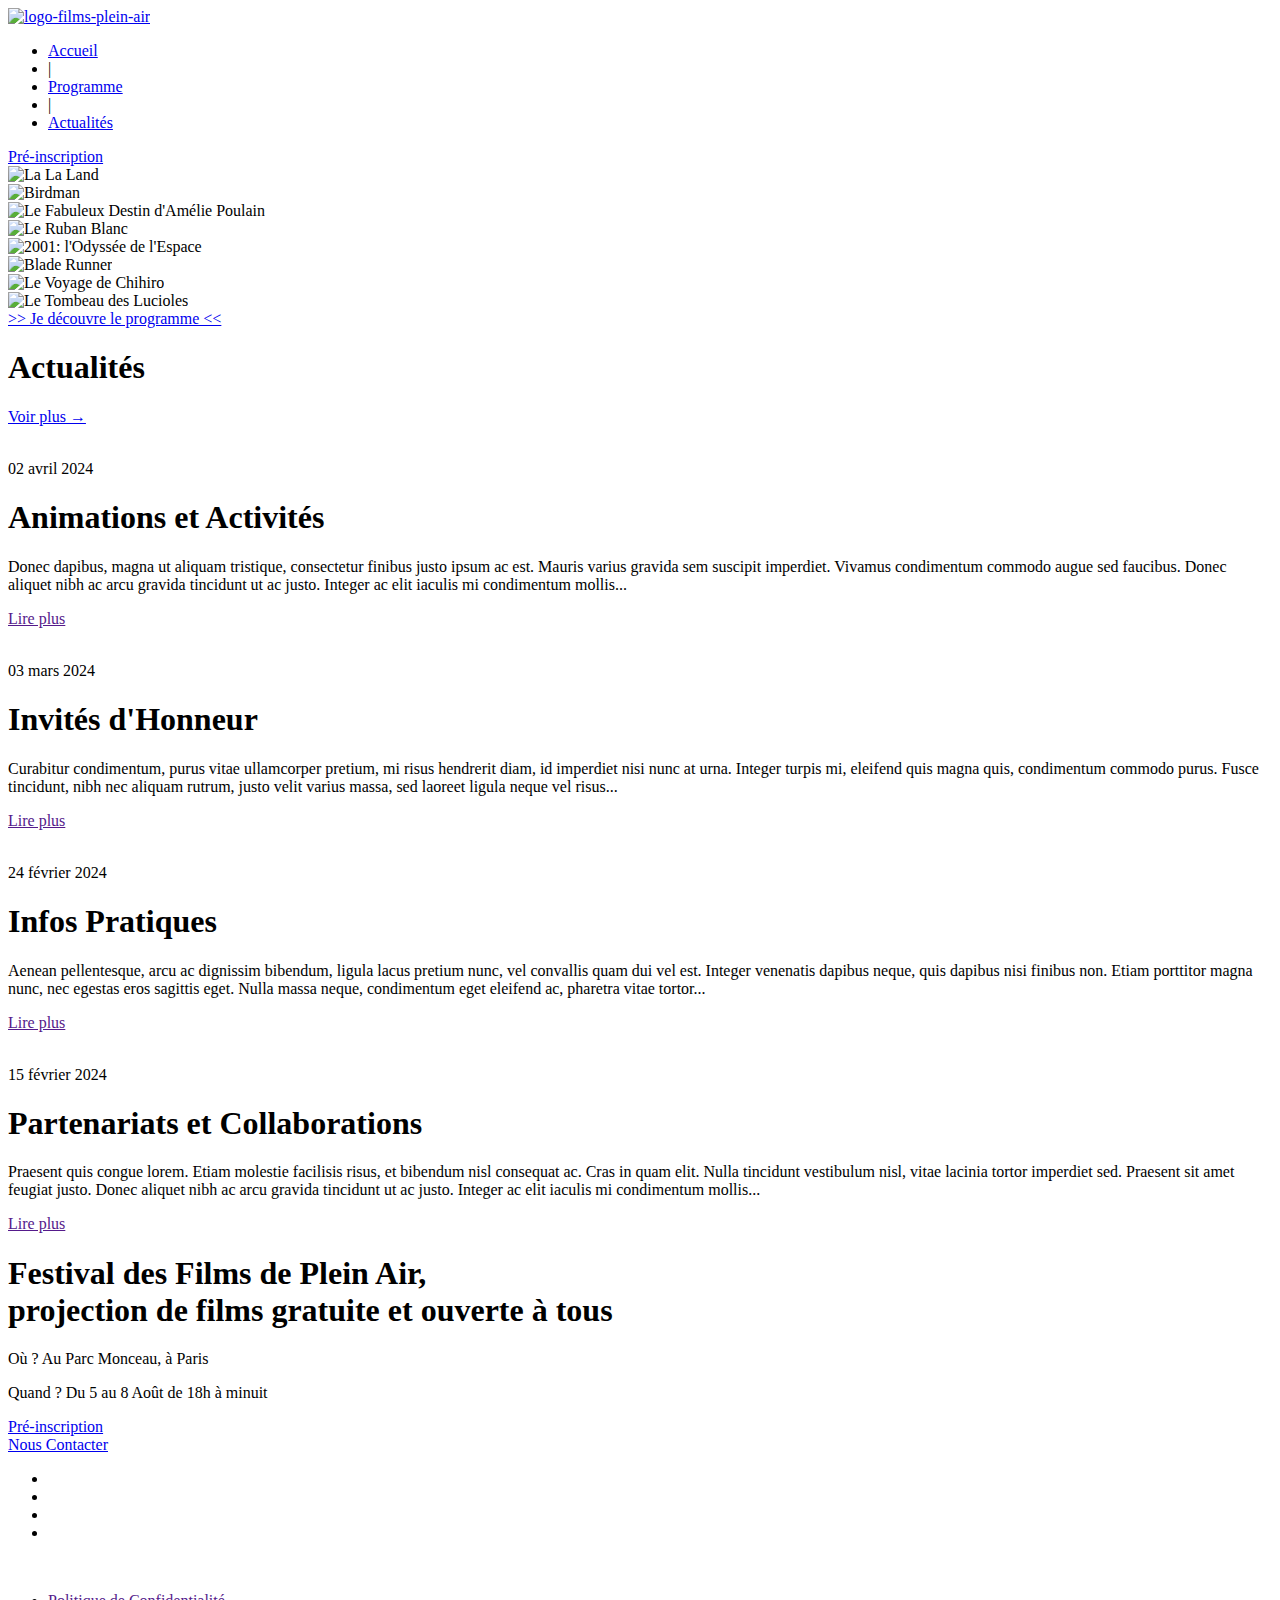
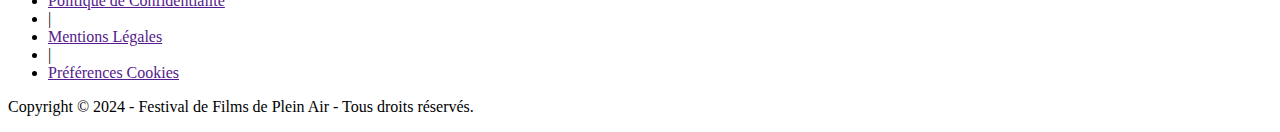
==== index.html @ 50870e4c "ajout de l'index html" ====
<!DOCTYPE html>
<html>
  <head>
      <meta charset='utf-8'>
      <meta http-equiv='X-UA-Compatible' content='IE=edge'>
      <title>Films de Plein Air - Accueil</title>
      <meta name='viewport' content='width=device-width, initial-scale=1'>
      <link rel='stylesheet' type='text/css' media='screen' href='styles2.css'>
      <link rel='icon' href="images/favicon.svg" type="image/x-icon">
      <!-- Fonts -->
      <link rel="preconnect" href="https://fonts.googleapis.com">
      <link rel="preconnect" href="https://fonts.gstatic.com" crossorigin>
      <link href="https://fonts.googleapis.com/css2?family=Oswald:wght@200..700&family=Roboto&display=swap" rel="stylesheet">
      <!-- Slick CSS -->
      <link rel="stylesheet" type="text/css" href="slick/slick.css"/>
      <link rel="stylesheet" type="text/css" href="slick/slick-theme.css"/> <!-- modifiable -->
  </head>
  <body>
      <header>
          <nav>
            <a href="#"><img src="images/logo.svg" alt="logo-films-plein-air"></a>
            <div class="menu">
              <ul>
                <li><a class="active" href="index.html">Accueil</a></li>
                <li>|</li>
                <li><a href="programme.html">Programme</a></li>
                <li>|</li>
                <li><a href="actualites.html">Actualités</a></li>
              </ul>
            </div>
            <a class="button" href="pre-inscription.html">Pré-inscription</a>
          </nav>
      </header>
      <main>
        <div class="carrousel">
            <div><img src="images/la-la-land.jpg" alt="La La Land"></div>
            <div><img src="images/birdman.jpg" alt="Birdman"></div>
            <div><img src="images/le-fabuleux-destin-damelie-poulain.jpg" alt="Le Fabuleux Destin d'Amélie Poulain"></div>
            <div><img src="images/le-ruban-blanc.jpg" alt="Le Ruban Blanc"></div>
            <div><img src="images/2001-lodyssee-de-lespace.jpg" alt="2001: l'Odyssée de l'Espace"></div>
            <div><img src="images/blade-runner.jpg" alt="Blade Runner"></div>
            <div><img src="images/le-voyage-de-chihiro.jpg" alt="Le Voyage de Chihiro"></div>
            <div><img src="images/le-tombeau-des-lucioles.jpg" alt="Le Tombeau des Lucioles"></div>
        </div>
        <div class="banner-programme">
          <a href="programme.html">>> Je découvre le programme <<</a>
        </div>
        <div class="section-actualites">
          <div class="actus-plus">
            <h1>Actualités</h1>
            <a href="actualites.html">Voir plus →</a>
          </div>
          <div class="container-actus">
            <div class="actus">
              <div class="actus-img">
                <img src="images/activites.jpg" alt="">
              </div>
              <div class="actus-txt">
                <p class="date">02 avril 2024</p>
                <h1>Animations et Activités</h1>
                <p>Donec dapibus, magna ut aliquam tristique, consectetur finibus justo ipsum ac est. Mauris varius gravida sem suscipit imperdiet. Vivamus condimentum commodo augue sed faucibus. Donec aliquet nibh ac arcu gravida tincidunt ut ac justo. Integer ac elit iaculis mi condimentum mollis...</p>
                <div class="center">
                  <a class="button" href="">Lire plus</a>
                </div>
              </div>
            </div>
            <div class="actus hidden">
              <div class="actus-img">
                <img src="images/invites-dhonneur.jpg" alt="">
              </div>
              <div class="actus-txt">
                <p class="date">03 mars 2024</p>
                <h1>Invités d'Honneur</h1>
                <p>Curabitur condimentum, purus vitae ullamcorper pretium, mi risus hendrerit diam, id imperdiet nisi nunc at urna. Integer turpis mi, eleifend quis magna quis, condimentum commodo purus. Fusce tincidunt, nibh nec aliquam rutrum, justo velit varius massa, sed laoreet ligula neque vel risus...</p>
                <div class="center">
                  <a class="button" href="">Lire plus</a>
                </div>
              </div>
            </div>
            <div class="actus hidden">
              <div class="actus-img">
                <img src="images/infos.jpg" alt="">
              </div>
              <div class="actus-txt">
                <p class="date">24 février 2024</p>
                <h1>Infos Pratiques</h1>
                <p>Aenean pellentesque, arcu ac dignissim bibendum, ligula lacus pretium nunc, vel convallis quam dui vel est. Integer venenatis dapibus neque, quis dapibus nisi finibus non. Etiam porttitor magna nunc, nec egestas eros sagittis eget. Nulla massa neque, condimentum eget eleifend ac, pharetra vitae tortor...</p>
                <div class="center">
                  <a class="button" href="">Lire plus</a>
                </div>
              </div>
            </div>
            <div class="actus hidden">
              <div class="actus-img">
                <img src="images/partnership.jpg" alt="">
              </div>
              <div class="actus-txt">
                <p class="date">15 février 2024</p>
                <h1>Partenariats et Collaborations</h1>
                <p>Praesent quis congue lorem. Etiam molestie facilisis risus, et bibendum nisl consequat ac. Cras in quam elit. Nulla tincidunt vestibulum nisl, vitae lacinia tortor imperdiet sed. Praesent sit amet feugiat justo. Donec aliquet nibh ac arcu gravida tincidunt ut ac justo. Integer ac elit iaculis mi condimentum mollis...</p>
                <div class="center">
                  <a class="button" href="">Lire plus</a>
                </div>
              </div>
            </div>
          </div>
        </div>
        <div class="reservation">
          <div class="banniere"></div>
          <div class="informations">
          <h1>Festival des Films de Plein Air, <br>projection de films gratuite et ouverte à tous</h1>
          <p>Où ? Au Parc Monceau, à Paris</p>
          <p>Quand ? Du 5 au 8 Août de 18h à minuit</p>
          <a class="button" href="pre-inscription.html">Pré-inscription</a>
        </div>
      </div>
      </main>
      <footer>
        <div class="footer-top">
          <div class="columns">
            
            <div class="left-col"><a class="button" href="contact.html">Nous Contacter</a>
              <ul class="reseaux">
                <li><a href="https://www.facebook.com" target="_blank"><img src="images/facebook.svg" alt=""></a></li>
                <li><a href="https://www.instagram.com" target="_blank"><img src="images/instagram.svg" alt=""></a></li>
                <li><a href="https://www.youtube.com" target="_blank"><img src="images/youtube.svg" alt=""></a></li>
                <li><a href="https://www.twitter.com" target="_blank"><img src="images/x.svg" alt=""></a></li>
              </ul>
            </div>
            <div class="right-col">
              <img src="images/logo.svg" alt="">
            </div>
          </div>
          <ul>
            <li><a href="">Politique de Confidentialité</a></li>
            <li>|</li>
            <li><a href="">Mentions Légales</a></li>
            <li>|</li>
            <li><a href="">Préférences Cookies</a></li>
          </ul>
        </div>
        <div class="copyright">
        <p>Copyright &copy; 2024 - Festival de Films de Plein Air - Tous droits réservés.</p>
        </div>
      </footer>
  
      <script src="https://code.jquery.com/jquery-3.6.0.min.js"></script>
      <script type="text/javascript" src="slick/slick.min.js"></script>

      <script type="text/javascript">
        $('.carrousel').slick({
          //dots: true,
          infinite: true,
          centerMode: true,
          variableWidth: true,
          slidesToShow: 3,
          slidesToScroll: 1,
          autoplay: true,
          autoplaySpeed: 2000,
        });
      </script>
  </body>
</html>
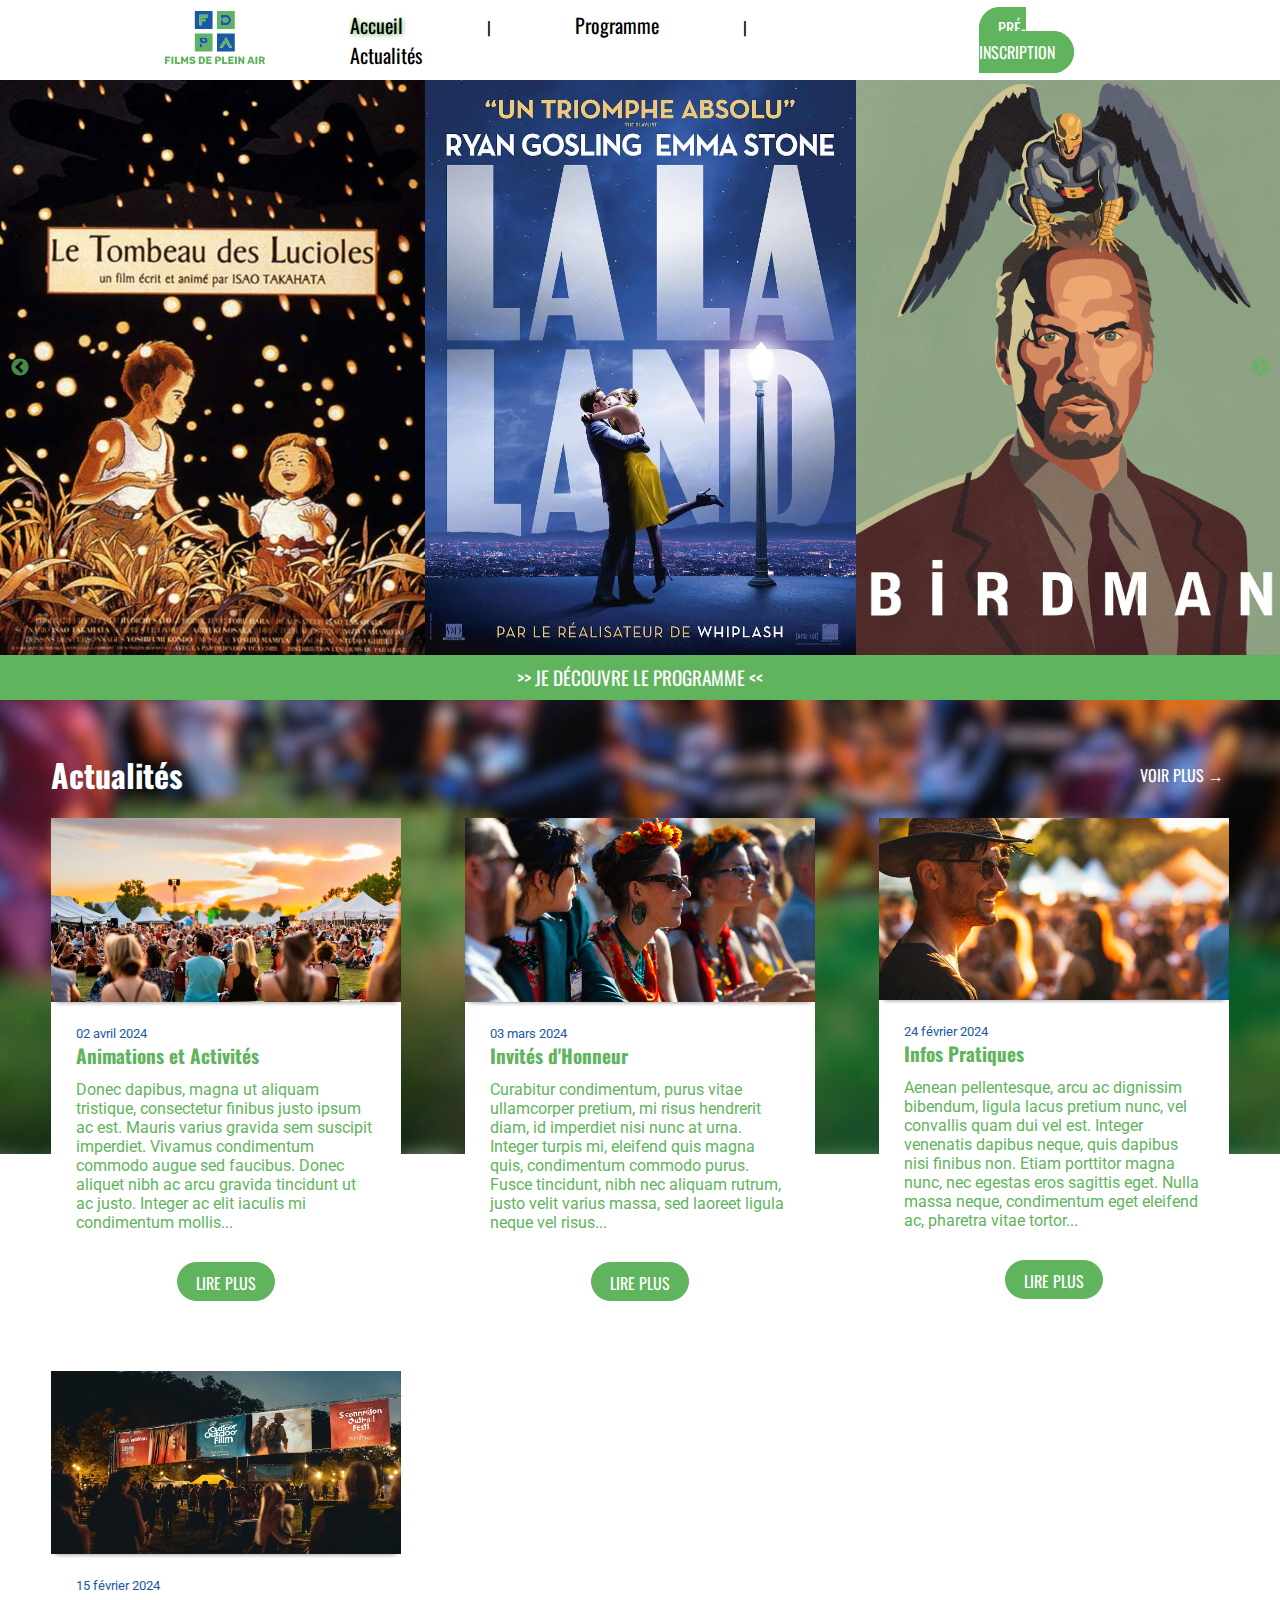
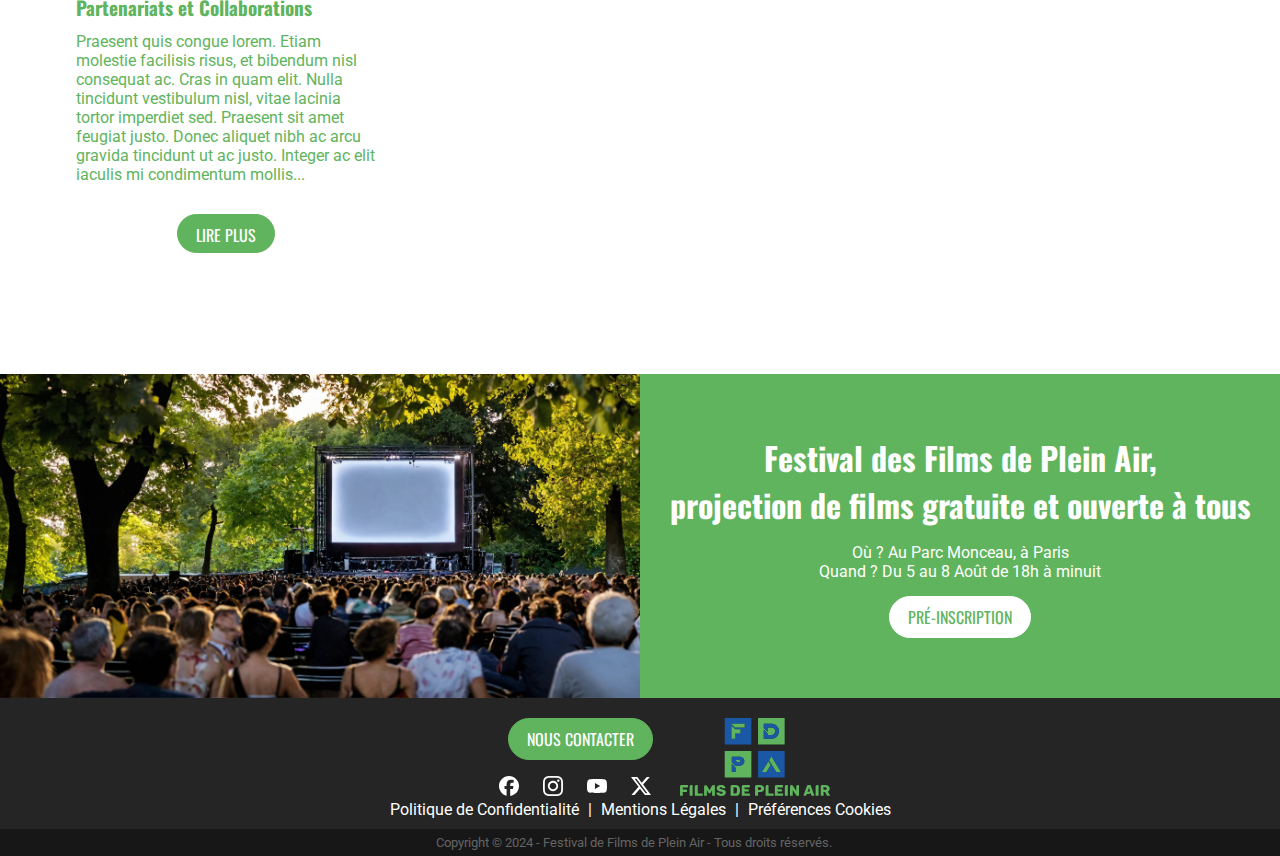
==== commit cd852221: "Ajout approche mobile" ====
--- a/index.html
+++ b/index.html
@@ -1,163 +1,174 @@
-<!DOCTYPE html>
-<html>
-  <head>
-      <meta charset='utf-8'>
-      <meta http-equiv='X-UA-Compatible' content='IE=edge'>
-      <title>Films de Plein Air - Accueil</title>
-      <meta name='viewport' content='width=device-width, initial-scale=1'>
-      <link rel='stylesheet' type='text/css' media='screen' href='styles2.css'>
-      <link rel='icon' href="images/favicon.svg" type="image/x-icon">
-      <!-- Fonts -->
-      <link rel="preconnect" href="https://fonts.googleapis.com">
-      <link rel="preconnect" href="https://fonts.gstatic.com" crossorigin>
-      <link href="https://fonts.googleapis.com/css2?family=Oswald:wght@200..700&family=Roboto&display=swap" rel="stylesheet">
-      <!-- Slick CSS -->
-      <link rel="stylesheet" type="text/css" href="slick/slick.css"/>
-      <link rel="stylesheet" type="text/css" href="slick/slick-theme.css"/> <!-- modifiable -->
-  </head>
-  <body>
-      <header>
-          <nav>
-            <a href="#"><img src="images/logo.svg" alt="logo-films-plein-air"></a>
-            <div class="menu">
-              <ul>
-                <li><a class="active" href="index.html">Accueil</a></li>
-                <li>|</li>
-                <li><a href="programme.html">Programme</a></li>
-                <li>|</li>
-                <li><a href="actualites.html">Actualités</a></li>
-              </ul>
-            </div>
-            <a class="button" href="pre-inscription.html">Pré-inscription</a>
-          </nav>
-      </header>
-      <main>
-        <div class="carrousel">
-            <div><img src="images/la-la-land.jpg" alt="La La Land"></div>
-            <div><img src="images/birdman.jpg" alt="Birdman"></div>
-            <div><img src="images/le-fabuleux-destin-damelie-poulain.jpg" alt="Le Fabuleux Destin d'Amélie Poulain"></div>
-            <div><img src="images/le-ruban-blanc.jpg" alt="Le Ruban Blanc"></div>
-            <div><img src="images/2001-lodyssee-de-lespace.jpg" alt="2001: l'Odyssée de l'Espace"></div>
-            <div><img src="images/blade-runner.jpg" alt="Blade Runner"></div>
-            <div><img src="images/le-voyage-de-chihiro.jpg" alt="Le Voyage de Chihiro"></div>
-            <div><img src="images/le-tombeau-des-lucioles.jpg" alt="Le Tombeau des Lucioles"></div>
-        </div>
-        <div class="banner-programme">
-          <a href="programme.html">>> Je découvre le programme <<</a>
-        </div>
-        <div class="section-actualites">
-          <div class="actus-plus">
-            <h1>Actualités</h1>
-            <a href="actualites.html">Voir plus →</a>
-          </div>
-          <div class="container-actus">
-            <div class="actus">
-              <div class="actus-img">
-                <img src="images/activites.jpg" alt="">
-              </div>
-              <div class="actus-txt">
-                <p class="date">02 avril 2024</p>
-                <h1>Animations et Activités</h1>
-                <p>Donec dapibus, magna ut aliquam tristique, consectetur finibus justo ipsum ac est. Mauris varius gravida sem suscipit imperdiet. Vivamus condimentum commodo augue sed faucibus. Donec aliquet nibh ac arcu gravida tincidunt ut ac justo. Integer ac elit iaculis mi condimentum mollis...</p>
-                <div class="center">
-                  <a class="button" href="">Lire plus</a>
-                </div>
-              </div>
-            </div>
-            <div class="actus hidden">
-              <div class="actus-img">
-                <img src="images/invites-dhonneur.jpg" alt="">
-              </div>
-              <div class="actus-txt">
-                <p class="date">03 mars 2024</p>
-                <h1>Invités d'Honneur</h1>
-                <p>Curabitur condimentum, purus vitae ullamcorper pretium, mi risus hendrerit diam, id imperdiet nisi nunc at urna. Integer turpis mi, eleifend quis magna quis, condimentum commodo purus. Fusce tincidunt, nibh nec aliquam rutrum, justo velit varius massa, sed laoreet ligula neque vel risus...</p>
-                <div class="center">
-                  <a class="button" href="">Lire plus</a>
-                </div>
-              </div>
-            </div>
-            <div class="actus hidden">
-              <div class="actus-img">
-                <img src="images/infos.jpg" alt="">
-              </div>
-              <div class="actus-txt">
-                <p class="date">24 février 2024</p>
-                <h1>Infos Pratiques</h1>
-                <p>Aenean pellentesque, arcu ac dignissim bibendum, ligula lacus pretium nunc, vel convallis quam dui vel est. Integer venenatis dapibus neque, quis dapibus nisi finibus non. Etiam porttitor magna nunc, nec egestas eros sagittis eget. Nulla massa neque, condimentum eget eleifend ac, pharetra vitae tortor...</p>
-                <div class="center">
-                  <a class="button" href="">Lire plus</a>
-                </div>
-              </div>
-            </div>
-            <div class="actus hidden">
-              <div class="actus-img">
-                <img src="images/partnership.jpg" alt="">
-              </div>
-              <div class="actus-txt">
-                <p class="date">15 février 2024</p>
-                <h1>Partenariats et Collaborations</h1>
-                <p>Praesent quis congue lorem. Etiam molestie facilisis risus, et bibendum nisl consequat ac. Cras in quam elit. Nulla tincidunt vestibulum nisl, vitae lacinia tortor imperdiet sed. Praesent sit amet feugiat justo. Donec aliquet nibh ac arcu gravida tincidunt ut ac justo. Integer ac elit iaculis mi condimentum mollis...</p>
-                <div class="center">
-                  <a class="button" href="">Lire plus</a>
-                </div>
-              </div>
-            </div>
-          </div>
-        </div>
-        <div class="reservation">
-          <div class="banniere"></div>
-          <div class="informations">
-          <h1>Festival des Films de Plein Air, <br>projection de films gratuite et ouverte à tous</h1>
-          <p>Où ? Au Parc Monceau, à Paris</p>
-          <p>Quand ? Du 5 au 8 Août de 18h à minuit</p>
-          <a class="button" href="pre-inscription.html">Pré-inscription</a>
-        </div>
-      </div>
-      </main>
-      <footer>
-        <div class="footer-top">
-          <div class="columns">
-            
-            <div class="left-col"><a class="button" href="contact.html">Nous Contacter</a>
-              <ul class="reseaux">
-                <li><a href="https://www.facebook.com" target="_blank"><img src="images/facebook.svg" alt=""></a></li>
-                <li><a href="https://www.instagram.com" target="_blank"><img src="images/instagram.svg" alt=""></a></li>
-                <li><a href="https://www.youtube.com" target="_blank"><img src="images/youtube.svg" alt=""></a></li>
-                <li><a href="https://www.twitter.com" target="_blank"><img src="images/x.svg" alt=""></a></li>
-              </ul>
-            </div>
-            <div class="right-col">
-              <img src="images/logo.svg" alt="">
-            </div>
-          </div>
-          <ul>
-            <li><a href="">Politique de Confidentialité</a></li>
-            <li>|</li>
-            <li><a href="">Mentions Légales</a></li>
-            <li>|</li>
-            <li><a href="">Préférences Cookies</a></li>
-          </ul>
-        </div>
-        <div class="copyright">
-        <p>Copyright &copy; 2024 - Festival de Films de Plein Air - Tous droits réservés.</p>
-        </div>
-      </footer>
-  
-      <script src="https://code.jquery.com/jquery-3.6.0.min.js"></script>
-      <script type="text/javascript" src="slick/slick.min.js"></script>
-
-      <script type="text/javascript">
-        $('.carrousel').slick({
-          //dots: true,
-          infinite: true,
-          centerMode: true,
-          variableWidth: true,
-          slidesToShow: 3,
-          slidesToScroll: 1,
-          autoplay: true,
-          autoplaySpeed: 2000,
-        });
-      </script>
-  </body>
+<!DOCTYPE html>
+<html>
+  <head>
+      <meta charset='utf-8'>
+      <meta http-equiv='X-UA-Compatible' content='IE=edge'>
+      <title>Films de Plein Air - Accueil</title>
+      <meta name='viewport' content='width=device-width, initial-scale=1'>
+      <link rel='stylesheet' type='text/css' media='screen' href='styles.css'>
+      <link rel='icon' href="images/favicon.svg" type="image/x-icon">
+      <!-- Fonts -->
+      <link rel="preconnect" href="https://fonts.googleapis.com">
+      <link rel="preconnect" href="https://fonts.gstatic.com" crossorigin>
+      <link href="https://fonts.googleapis.com/css2?family=Oswald:wght@200..700&family=Roboto&display=swap" rel="stylesheet">
+      <!-- Slick CSS -->
+      <link rel="stylesheet" type="text/css" href="slick/slick.css"/>
+      <link rel="stylesheet" type="text/css" href="slick/slick-theme.css"/> <!-- modifiable -->
+  </head>
+  <body>
+      <header>
+          <nav>
+            <a href="#"><img src="images/logo.svg" alt="logo-films-plein-air"></a>
+            <div class="menu menu-pc">
+              <ul>
+                <li><a class="active" href="index.html">Accueil</a></li>
+                <li>|</li>
+                <li><a href="programme.html">Programme</a></li>
+                <li>|</li>
+                <li><a href="actualites.html">Actualités</a></li>
+              </ul>
+            </div>
+            <div class="menu dropdown">
+              <button class="dropbtn">Menu</button>
+              <ul class="dropdown-content">
+                <li><a class="active" href="index.html">Accueil</a></li>
+                <div class="hidden"><li>|</li></div>
+                <li><a href="programme.html">Programme</a></li>
+                <div class="hidden"><li>|</li></div>
+                <li><a href="actualites.html">Actualités</a></li>
+              </ul>
+            </div>
+            <div class="btn-preinscription"><a class="button" href="pre-inscription.html">Pré-inscription</a></div>
+          </nav>
+      </header>
+      <main>
+        <div class="carrousel">
+            <div><img src="images/la-la-land.jpg" alt="La La Land"></div>
+            <div><img src="images/birdman.jpg" alt="Birdman"></div>
+            <div><img src="images/le-fabuleux-destin-damelie-poulain.jpg" alt="Le Fabuleux Destin d'Amélie Poulain"></div>
+            <div><img src="images/le-ruban-blanc.jpg" alt="Le Ruban Blanc"></div>
+            <div><img src="images/2001-lodyssee-de-lespace.jpg" alt="2001: l'Odyssée de l'Espace"></div>
+            <div><img src="images/blade-runner.jpg" alt="Blade Runner"></div>
+            <div><img src="images/le-voyage-de-chihiro.jpg" alt="Le Voyage de Chihiro"></div>
+            <div><img src="images/le-tombeau-des-lucioles.jpg" alt="Le Tombeau des Lucioles"></div>
+        </div>
+        <div class="banner-programme">
+          <a href="programme.html">>> Je découvre le programme <<</a>
+        </div>
+        <div class="section-actualites">
+          <div class="actus-plus">
+            <h1>Actualités</h1>
+            <a href="actualites.html">Voir plus →</a>
+          </div>
+          <div class="container-actus">
+            <div class="actus">
+              <div class="actus-img">
+                <img src="images/activites.jpg" alt="">
+              </div>
+              <div class="actus-txt">
+                <p class="date">02 avril 2024</p>
+                <h1>Animations et Activités</h1>
+                <p>Donec dapibus, magna ut aliquam tristique, consectetur finibus justo ipsum ac est. Mauris varius gravida sem suscipit imperdiet. Vivamus condimentum commodo augue sed faucibus. Donec aliquet nibh ac arcu gravida tincidunt ut ac justo. Integer ac elit iaculis mi condimentum mollis...</p>
+                <div class="center">
+                  <a class="button" href="">Lire plus</a>
+                </div>
+              </div>
+            </div>
+            <div class="actus hidden">
+              <div class="actus-img">
+                <img src="images/invites-dhonneur.jpg" alt="">
+              </div>
+              <div class="actus-txt">
+                <p class="date">03 mars 2024</p>
+                <h1>Invités d'Honneur</h1>
+                <p>Curabitur condimentum, purus vitae ullamcorper pretium, mi risus hendrerit diam, id imperdiet nisi nunc at urna. Integer turpis mi, eleifend quis magna quis, condimentum commodo purus. Fusce tincidunt, nibh nec aliquam rutrum, justo velit varius massa, sed laoreet ligula neque vel risus...</p>
+                <div class="center">
+                  <a class="button" href="">Lire plus</a>
+                </div>
+              </div>
+            </div>
+            <div class="actus hidden">
+              <div class="actus-img">
+                <img src="images/infos.jpg" alt="">
+              </div>
+              <div class="actus-txt">
+                <p class="date">24 février 2024</p>
+                <h1>Infos Pratiques</h1>
+                <p>Aenean pellentesque, arcu ac dignissim bibendum, ligula lacus pretium nunc, vel convallis quam dui vel est. Integer venenatis dapibus neque, quis dapibus nisi finibus non. Etiam porttitor magna nunc, nec egestas eros sagittis eget. Nulla massa neque, condimentum eget eleifend ac, pharetra vitae tortor...</p>
+                <div class="center">
+                  <a class="button" href="">Lire plus</a>
+                </div>
+              </div>
+            </div>
+            <div class="actus hidden">
+              <div class="actus-img">
+                <img src="images/partnership.jpg" alt="">
+              </div>
+              <div class="actus-txt">
+                <p class="date">15 février 2024</p>
+                <h1>Partenariats et Collaborations</h1>
+                <p>Praesent quis congue lorem. Etiam molestie facilisis risus, et bibendum nisl consequat ac. Cras in quam elit. Nulla tincidunt vestibulum nisl, vitae lacinia tortor imperdiet sed. Praesent sit amet feugiat justo. Donec aliquet nibh ac arcu gravida tincidunt ut ac justo. Integer ac elit iaculis mi condimentum mollis...</p>
+                <div class="center">
+                  <a class="button" href="">Lire plus</a>
+                </div>
+              </div>
+            </div>
+          </div>
+        </div>
+        <div class="reservation">
+          <div class="banniere">
+            <img src="images/img-festival.jpg" alt="">
+          </div>
+          <div class="informations">
+          <h1>Festival des Films de Plein Air, <br>projection de films gratuite et ouverte à tous</h1>
+          <p>Où ? Au Parc Monceau, à Paris</p>
+          <p>Quand ? Du 5 au 8 Août de 18h à minuit</p>
+          <a class="button" href="pre-inscription.html">Pré-inscription</a>
+        </div>
+      </div>
+      </main>
+      <footer>
+        <div class="footer-top">
+          <div class="columns">
+            <div class="left-col"><a class="button" href="contact.html">Nous Contacter</a>
+              <ul class="reseaux">
+                <li><a href="https://www.facebook.com" target="_blank"><img src="images/facebook.svg" alt=""></a></li>
+                <li><a href="https://www.instagram.com" target="_blank"><img src="images/instagram.svg" alt=""></a></li>
+                <li><a href="https://www.youtube.com" target="_blank"><img src="images/youtube.svg" alt=""></a></li>
+                <li><a href="https://www.twitter.com" target="_blank"><img src="images/x.svg" alt=""></a></li>
+              </ul>
+            </div>
+            <div class="right-col">
+              <img src="images/logo.svg" alt="">
+            </div>
+          </div>
+          <ul>
+            <li><a href="">Politique de Confidentialité</a></li>
+            <li>|</li>
+            <li><a href="">Mentions Légales</a></li>
+            <li>|</li>
+            <li><a href="">Préférences Cookies</a></li>
+          </ul>
+        </div>
+        <div class="copyright">
+        <p>Copyright &copy; 2024 - Festival de Films de Plein Air - Tous droits réservés.</p>
+        </div>
+      </footer>
+  
+      <script src="https://code.jquery.com/jquery-3.6.0.min.js"></script>
+      <script type="text/javascript" src="slick/slick.min.js"></script>
+
+      <script type="text/javascript">
+        $('.carrousel').slick({
+          //dots: true,
+          infinite: true,
+          centerMode: true,
+          variableWidth: true,
+          slidesToShow: 3,
+          slidesToScroll: 1,
+          autoplay: true,
+          autoplaySpeed: 2000,
+        });
+      </script>
+  </body>
 </html>--- a/styles.css
+++ b/styles.css
@@ -0,0 +1,642 @@
+*{
+    margin: 0;
+    padding: 0;
+}
+
+html{
+    height: 100%;
+}
+
+body{
+    font-family: "Roboto", sans-serif;
+    min-height: 100%;
+}
+
+h1, h2{
+    font-family: "Oswald", serif;
+}
+
+h3{
+    font-family: 'Oswald';
+}
+
+.green{
+    color: #5fb45d;
+}
+
+.dark-green{
+    color: #29a527;
+}
+
+.blue{
+    color: #1a58a5;
+}
+
+a{
+    color: inherit;
+    text-decoration: inherit;
+}
+
+header{
+    display: flex;
+    justify-content: center;
+    align-items: center;
+    font-family: "Oswald", serif;
+    box-shadow: 0 5px 5px -5px rgba(0, 0, 0, 0.5);
+    padding: 10px 0 10px 0;
+}
+
+.button{
+    background-color: #5fb45d;
+    color: white;
+    text-decoration: initial;
+    text-transform: uppercase;
+    padding: 8px 18px 8px 18px;
+    border: 0.5px solid #5fb45d;
+    border-radius: 100px;
+    font-family: "Oswald", serif;
+}
+
+.button:hover{
+    box-shadow: 0 0 10px #5fb45d;
+}
+
+.center{
+    width: 100%;
+    display: flex;
+    justify-content: center;
+    align-items: center;
+}
+
+nav{
+    width: 75%;
+    display: flex;
+    justify-content: space-evenly;
+    align-items: center;
+}
+
+nav img{
+    width: 100px;
+}
+
+ul{
+    list-style-type: none;
+    margin: 0;
+    padding: 0;
+}
+
+.menu ul li{
+    display: inline;
+}
+
+.menu ul li a{
+    color: initial;
+    text-decoration: initial;
+    margin-left: 75px;
+    margin-right: 75px;
+    font-size: 20px;
+}
+
+.menu ul li a:hover{
+    text-shadow: 1px 1px 5px #5fb45d;
+}
+
+.menu ul li a.active{
+    text-shadow: 1px 1px 5px #5fb45d;
+}
+
+nav button{
+    justify-self: end;
+    text-transform: uppercase;
+}
+
+.btn-preinscription{
+    min-width: 140px;
+}
+
+.carrousel{
+    /*max-width: calc(100% - 60px);*/
+    height: 575px;
+    display: flex;
+    justify-content: center;
+    margin: 0 auto;
+}
+
+.carrousel img{
+    height: 575px;
+}
+
+.banner-programme{
+    width: 100%;
+    background-color: #5fb45d;
+    text-align: center;
+    color: white;
+    padding-top: 8px;
+    padding-bottom: 8px;
+    text-transform: uppercase;
+    font-family: oswald;
+    font-size: larger;
+}
+
+.banner-programme a:hover{
+    text-shadow: 1px 1px 5px white;
+}
+
+.section-actualites{
+    color: white;
+    display: flex;
+    flex-direction: column;
+    padding: 4%;
+    background: url(images/bg-projection.jpg) center no-repeat fixed;
+}
+
+.page-actualites{
+    color: white;
+    display: flex;
+    flex-direction: column;
+    padding: 50px;
+    background: url(images/bg-projection.jpg) center no-repeat fixed;
+}
+
+.actus-plus{
+    margin-bottom: 20px;
+    display: flex;
+    flex-direction: row;
+    justify-content: space-between;
+    align-items: center;
+}
+
+.actus-plus a{
+    font-family: oswald;
+    text-transform: uppercase;
+}
+
+.actus-plus a:hover{
+    text-shadow: 1px 1px 5px #5fb45d;
+}
+
+.container-actus{
+    display: flex;
+    flex-direction: row;
+    justify-content: space-between;
+    flex-wrap: wrap;
+}
+
+.actus{
+    background-color: white;
+    color: #5fb45d;
+    display: flex;
+    flex-direction: column;
+    margin-bottom: 50px;
+    max-width: 350px;
+}
+
+.actus-img{
+    width: 100%;
+    overflow: hidden;
+}
+
+.actus img{
+    width: 100%;
+    object-fit: cover;
+    box-shadow: 0 5px 5px -5px rgba(0, 0, 0, 0.5);
+}
+
+.actus-txt{
+    padding: 20px;
+}
+
+.actus h1{
+    font-size: larger;
+    padding-bottom: 10px;
+}
+
+.actus h1, p, a{
+    padding-left: 5px;
+    padding-right: 5px;
+}
+
+.actus p.date{
+    color: #1a58a5;
+    font-size: smaller;
+}
+
+.actus a{
+    padding-bottom: 5px;
+}
+
+.actus .button{
+    margin-top: 30px;
+}
+
+.reservation{
+    display: flex;
+    color: white;
+    background-color: #5fb45d;
+    /*text-shadow: 1px 1px 5px black;*/
+}
+
+.reservation .banniere{
+    width: 50%;
+}
+
+.reservation .banniere img{
+    height: 100%;
+    width: 100%;
+    object-fit: cover;
+}
+
+.reservation .informations{
+    width: 50%;
+    display: flex;
+    flex-direction: column;
+    align-items: center;
+    justify-content: center;
+}
+
+.informations h1{
+    margin-bottom: 15px;
+    text-align: center;
+}
+
+.informations .button{
+    background-color: white;
+    color: #5fb45d;
+    margin-top: 15px;
+    border: 0.5px solid white;
+}
+
+.informations .button:hover{
+    box-shadow: 0 0 10px white;
+}
+
+footer{
+    background-color: #252525;
+    color: white;
+    display: flex;
+    flex-direction: column;
+    justify-content: space-between;
+    padding-top: 20px;
+}
+
+.footer-top {
+    display: flex;
+    flex-direction: column;
+    align-items: center;
+    justify-content: space-around;
+    font-size: medium;
+}
+footer ul li{
+    display: inline;
+}
+
+footer ul.reseaux li a img{
+    width: 20px;
+    height: 20px;
+}
+
+footer ul.reseaux a{
+    margin-right: 10px;
+}
+
+.footer-link{
+    display: flex;
+}
+
+.columns{
+    display: flex;
+    flex-direction: row;
+    width: 25%;
+    justify-content: space-around;
+}
+
+footer div.left-col{
+    display: flex;
+    flex-direction: column;
+    justify-content: space-between;
+    align-items: center;
+    min-width: 200px;
+}
+
+footer .right-col img{
+    width: 150px;
+}
+
+.copyright{
+    background-color: #171717;
+    color: #646464;
+    width: 100%;
+    text-align: center;
+    align-self: end;
+    padding: 6px;
+    font-size: small;
+    margin-top: 10px;
+}
+
+.pre-inscription, .contact, .programme{
+    padding-top: 50px;
+}
+
+.form-group p{
+    font-family: 'Oswald';
+    font-size: x-large;
+}
+
+.h1-pi, .h1-programme, .h1-actualites{
+    text-align: center;
+}
+
+.h1-actualites{
+    margin-bottom: 30px;
+}
+
+.programme{
+    padding: 50px;
+}
+
+.seance-titre{
+    display: flex;
+    text-transform: uppercase;
+}
+
+.day{
+    margin-top: 20px;
+}
+
+.day h1{
+    font-size: x-large;
+}
+
+.seances{
+    display: flex;
+    margin-top: 20px;
+}
+
+.seance1-container, .seance2-container{
+    display: flex;
+    flex-direction: column;
+    width: 50%;
+}
+
+.seance1-container p, .seance2-container p{
+    padding: 0;
+}
+
+.auteur-film{
+    margin-top: 5px;
+    font-size: small;
+}
+
+.description-film{
+    margin-top: 15px;
+}
+
+.seance1-container{
+    background-color: #29a527;
+    border-radius: 10px 0 0 10px;
+    padding: 20px;
+    color: white;
+}
+
+.seance2-container{
+    background-color: #1a58a5;
+    border-radius: 0 10px 10px 0;
+    padding: 20px;
+    color: white;
+}
+
+.s1, .s2{
+    display: flex;
+}
+
+.s1-txt, .s2-txt{
+    margin-left: 10px;
+}
+
+.seances img{
+    width: 180px;
+}
+
+form {
+    max-width: 600px;
+    margin: 0 auto;
+    background-color: #fff;
+    padding: 20px;
+    border-radius: 5px;
+}
+
+.form-group {
+    width: 100%;
+    margin-bottom: 20px;
+}
+
+label {
+    display: block;
+    margin-bottom: 5px;
+    font-family: 'Roboto';
+}
+
+.checkbox{
+    display: inline;
+}
+
+input[type="text"], input[type="email"]{
+    width: 90%;
+    padding: 10px;
+    border: 1px solid #ccc;
+    border-radius: 5px;
+}
+
+input[type="number"]{
+    width: 10%;
+    padding: 10px;
+    border: 1px solid #ccc;
+    border-radius: 5px;
+}
+
+textarea{
+    width: 90%;
+    padding: 10px;
+    border: 1px solid #ccc;
+    border-radius: 5px;
+}
+
+.conteneur-button{
+    display: flex;
+    justify-content: center;
+    align-items: center;
+}
+
+.button-form{
+    width: 20%;
+    padding: 10px;
+    background-color: #5fb45d;
+    color: #fff;
+    border: none;
+    border-radius: 5px;
+    cursor: pointer;
+    font-family: 'Oswald';
+    text-transform: uppercase;
+    margin-top: 20px;
+    margin-bottom: 50px;
+}
+
+.button-form:hover{
+    background-color: #45a049;
+}
+
+form p{
+    text-align: center;
+}
+
+.choices{
+    display: flex;
+    justify-content: space-between;
+}
+
+.choice{
+    width: 50%;
+}
+
+legend{
+    margin-top: 15px;
+    margin-bottom: 15px;
+    font-weight: bold;
+}
+
+#nom-prenom{
+    display: flex;
+    justify-content: space-between;
+}
+
+#nom-prenom.form-group{
+    width: 95%;
+}
+
+.nom, .prenom{
+    width: 45%;
+}
+
+.dropdown, .num-seance-mobile{
+    display: none;
+}
+
+
+
+@media only screen and (max-width: 600px) {
+    
+    .dropdown{
+        display: block;
+    }
+
+    .hidden{
+        display: none;
+    }
+
+    nav{
+        width: 100%;
+    }
+
+    .menu-pc{
+        display: none;
+    }
+
+    .dropbtn {
+        background-color: #4CAF50;
+        color: white;
+        padding: 16px;
+        font-size: 16px;
+        border: none;
+        cursor: pointer;
+    }
+
+    .dropdown-content {
+        display: none;
+        position: absolute;
+        background-color: #f9f9f9;
+        min-width: 160px;
+        box-shadow: 0px 8px 16px 0px rgba(0,0,0,0.2);
+        z-index: 1;
+    }
+    
+    .dropdown-content a {
+        color: black;
+        text-decoration: none;
+        display: block;
+    }
+    
+    .dropdown-content a:hover {background-color: #f1f1f1;}
+    
+    .dropdown:hover .dropdown-content {
+        display: block;
+    }
+
+    .menu ul li a{
+        margin: 0;
+    }
+
+    .menu ul li a.active{
+        text-shadow: none;
+    }
+
+    .section-actualites{
+        padding: 30px;
+    }
+
+    .reservation{
+        flex-direction: column;
+    }
+    
+    .reservation .banniere{
+        width: auto;
+    }
+
+    .reservation .informations{
+        width: auto;
+        padding-top: 10px;
+        padding-bottom: 20px;
+    }
+
+    .informations h1{
+        font-size: 26px;
+    }
+
+    .informations p{
+        font-size: 16px;
+    }
+
+    .seance-titre{
+        display: none;
+    }
+
+    .seances{
+        flex-direction: column;
+    }
+
+    .s1, .s2{
+        flex-direction: column;
+    }
+
+    .seance1-container, .seance2-container{
+        width: auto;
+    }
+
+    .seance1-container{
+        border-radius: 10px 10px 0 0;
+    }
+
+    .seance2-container{
+        border-radius: 0 0 10px 10px;
+    }
+
+    .num-seance-mobile{
+        display: block;
+    }
+
+    .num-seance-mobile h1{
+        font-family: "Oswald";
+        text-align: center;
+        margin-bottom: 20px;
+        font-size: 30px;
+    }
+  }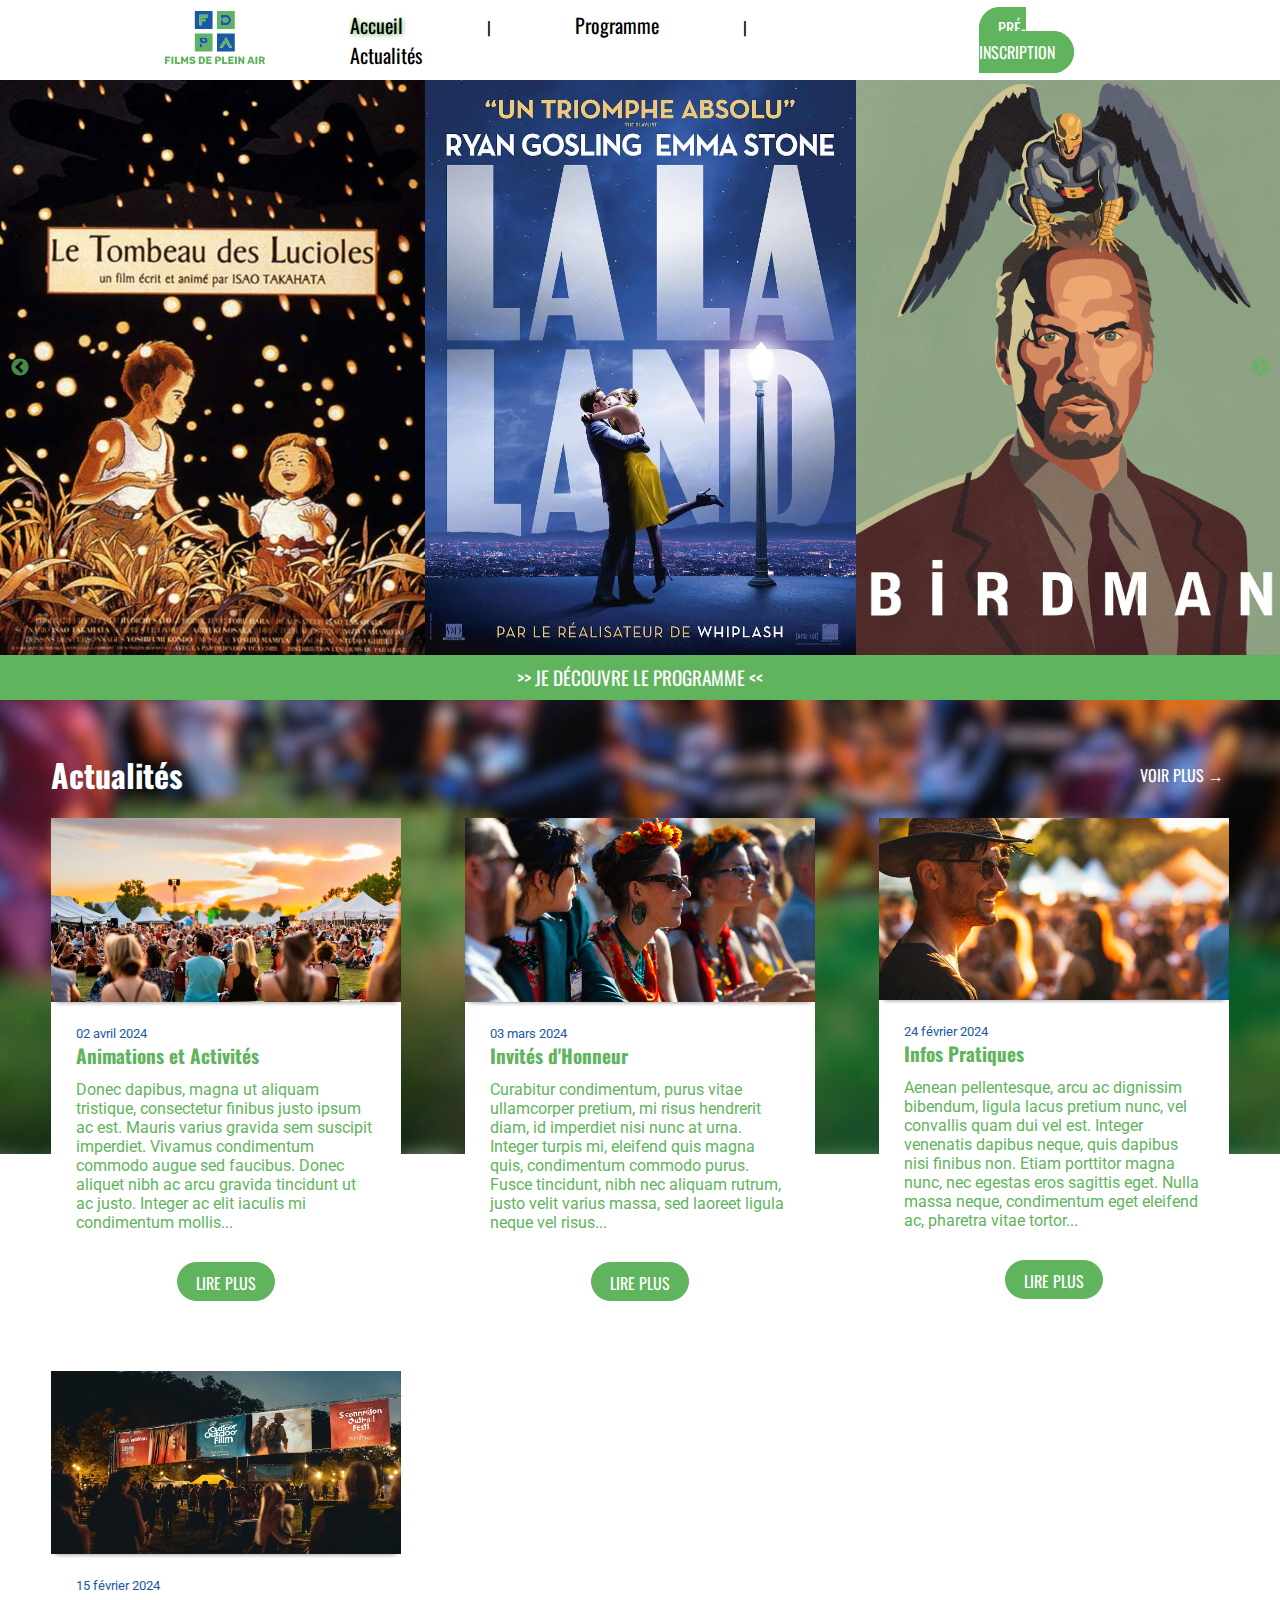
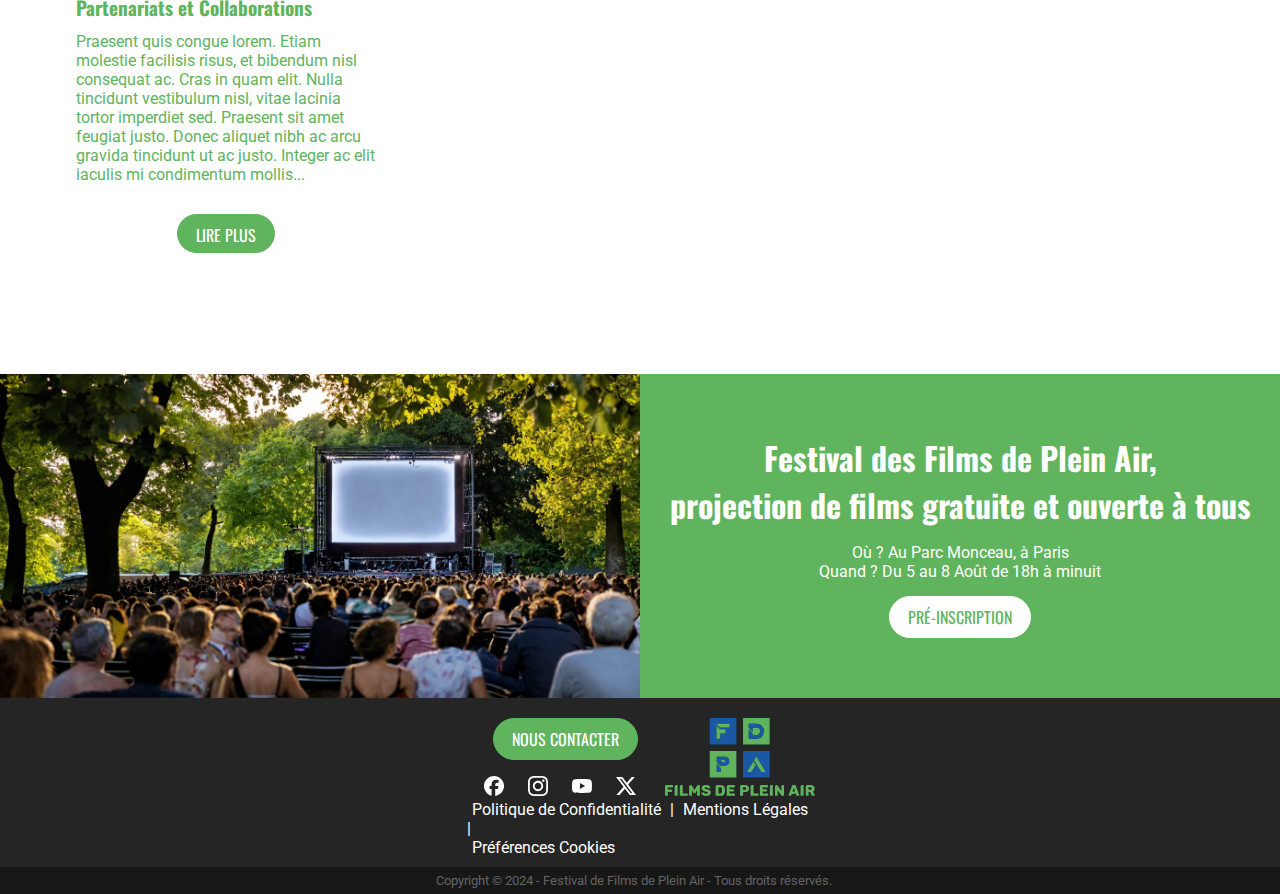
==== commit 133b1b8b: "Fin ajout responsive mobile" ====
--- a/index.html
+++ b/index.html
@@ -142,11 +142,11 @@
               <img src="images/logo.svg" alt="">
             </div>
           </div>
-          <ul>
+          <ul class="footer-links">
             <li><a href="">Politique de Confidentialité</a></li>
             <li>|</li>
             <li><a href="">Mentions Légales</a></li>
-            <li>|</li>
+            <div class="hidden"><li>|</li></div>
             <li><a href="">Préférences Cookies</a></li>
           </ul>
         </div>
--- a/styles.css
+++ b/styles.css
@@ -306,7 +306,6 @@
 .columns{
     display: flex;
     flex-direction: row;
-    width: 25%;
     justify-content: space-around;
 }
 
@@ -544,6 +543,7 @@
     .dropbtn {
         background-color: #4CAF50;
         color: white;
+        font-family: "Roboto";
         padding: 16px;
         font-size: 16px;
         border: none;
@@ -605,6 +605,10 @@
         font-size: 16px;
     }
 
+    .programme{
+        padding: 10px;
+    }
+
     .seance-titre{
         display: none;
     }
@@ -639,4 +643,8 @@
         margin-bottom: 20px;
         font-size: 30px;
     }
+
+    footer ul.footer-links{
+        text-align: center;
+    }
   }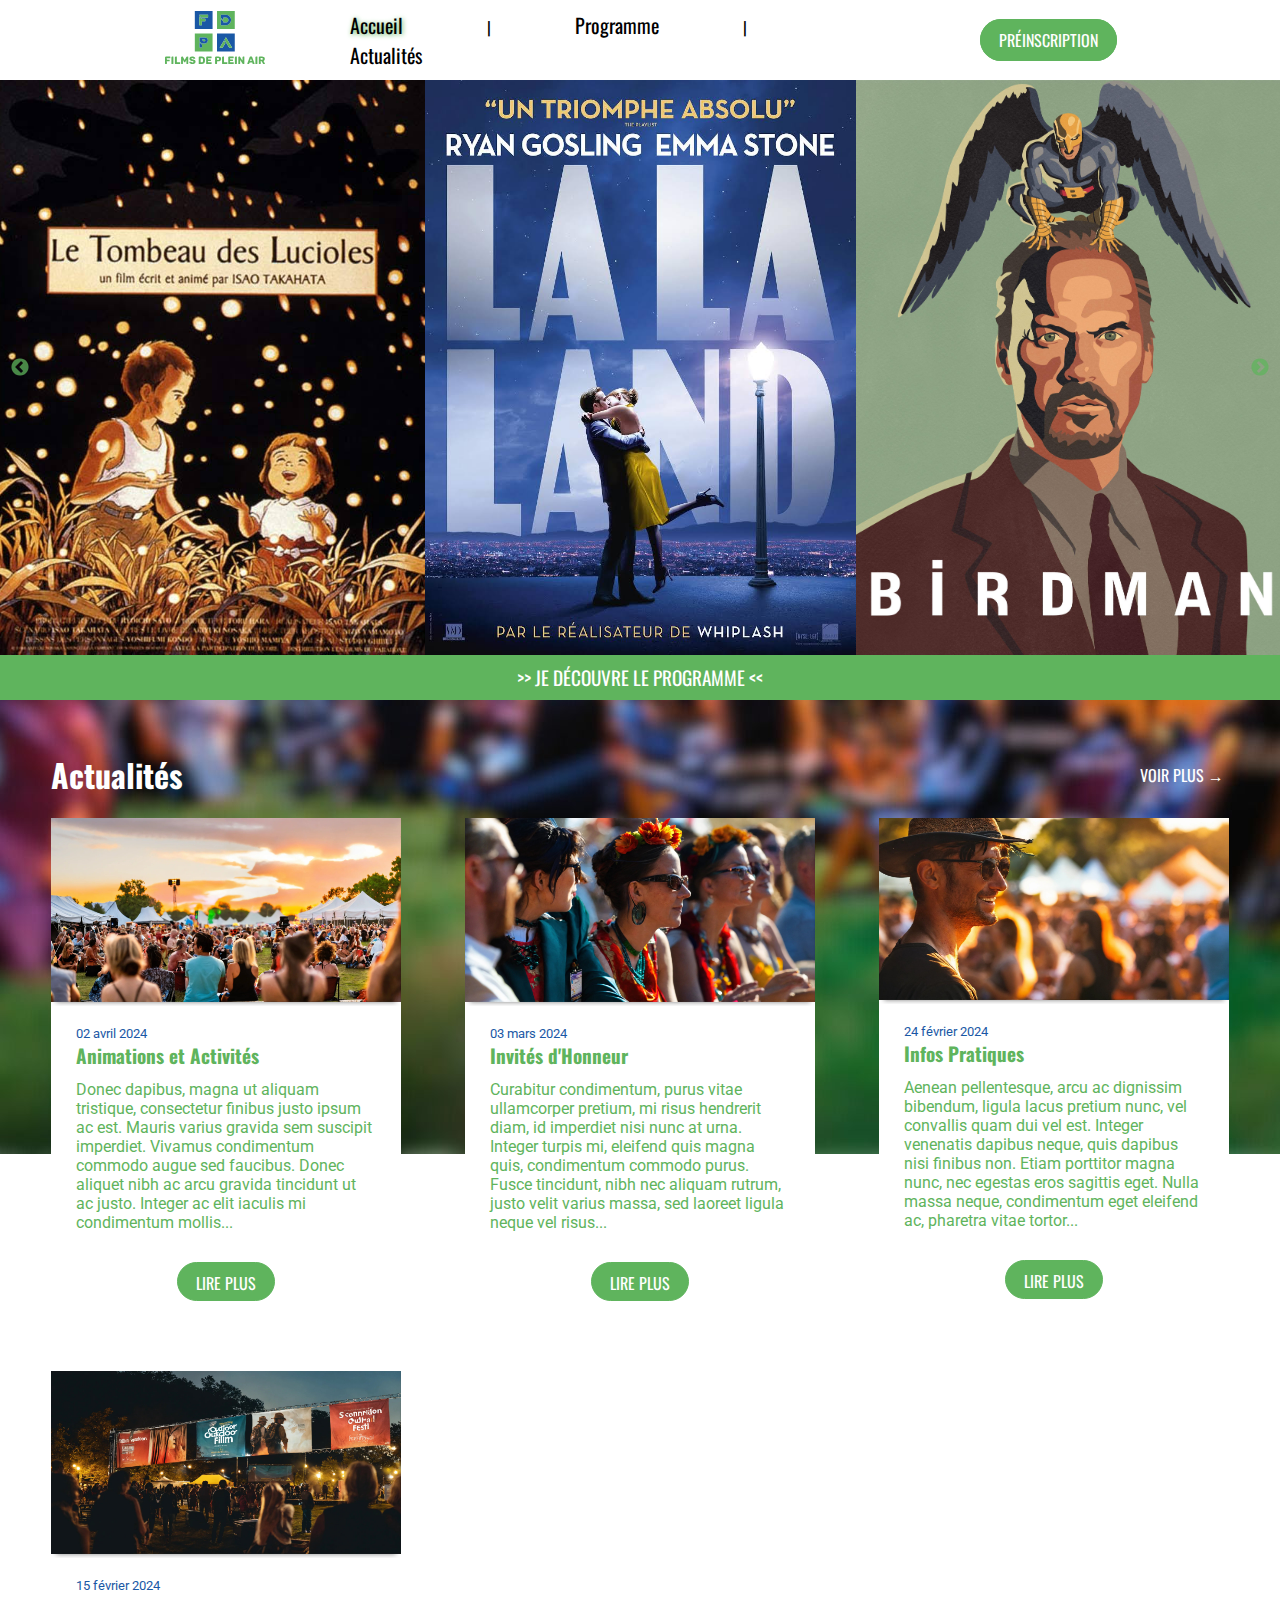
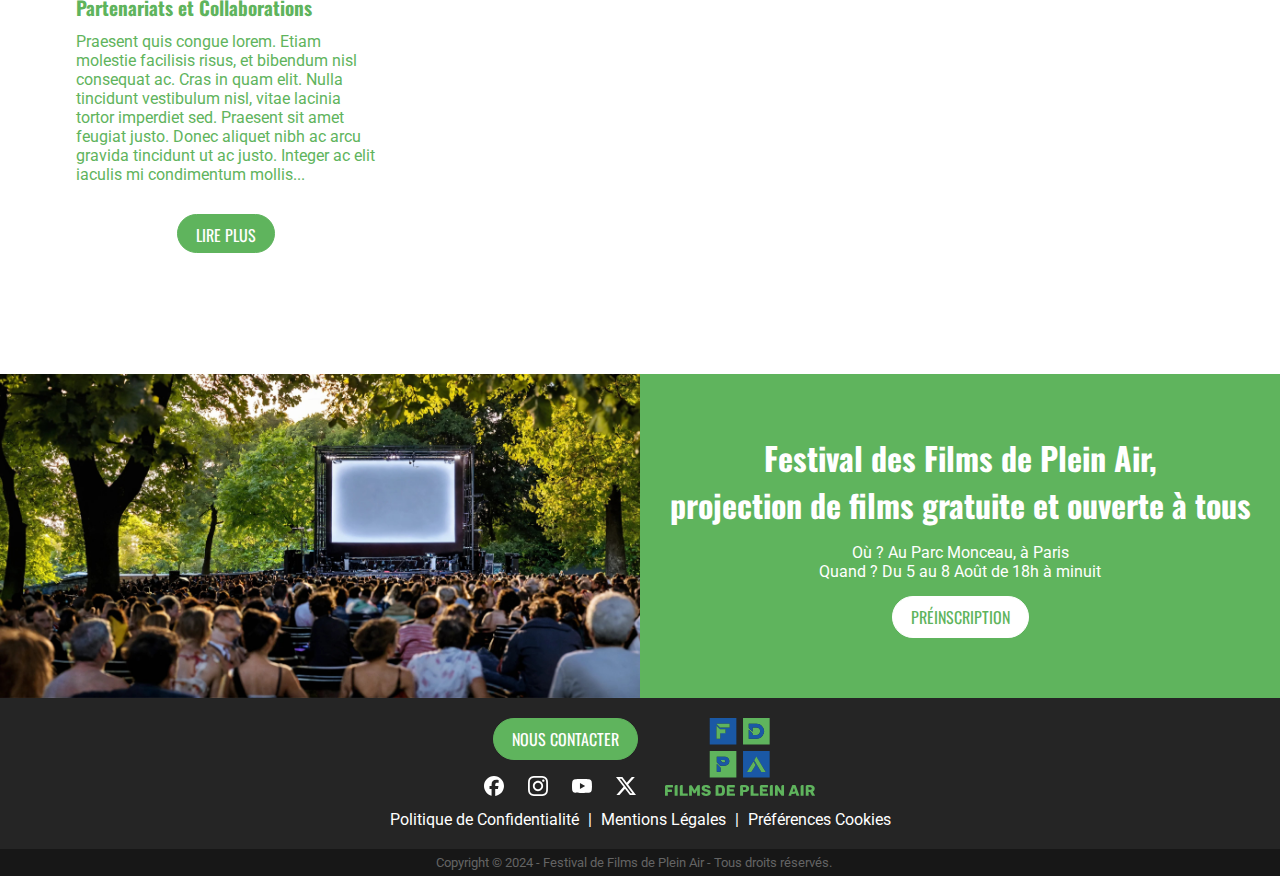
==== commit f84d23fc: "Modification "pré-inscription" en "preinscription"" ====
--- a/index.html
+++ b/index.html
@@ -38,7 +38,7 @@
                 <li><a href="actualites.html">Actualités</a></li>
               </ul>
             </div>
-            <div class="btn-preinscription"><a class="button" href="pre-inscription.html">Pré-inscription</a></div>
+            <div class="btn-preinscription"><a class="button" href="preinscription.html">Préinscription</a></div>
           </nav>
       </header>
       <main>
@@ -123,7 +123,7 @@
           <h1>Festival des Films de Plein Air, <br>projection de films gratuite et ouverte à tous</h1>
           <p>Où ? Au Parc Monceau, à Paris</p>
           <p>Quand ? Du 5 au 8 Août de 18h à minuit</p>
-          <a class="button" href="pre-inscription.html">Pré-inscription</a>
+          <a class="button" href="preinscription.html">Préinscription</a>
         </div>
       </div>
       </main>
@@ -146,7 +146,7 @@
             <li><a href="">Politique de Confidentialité</a></li>
             <li>|</li>
             <li><a href="">Mentions Légales</a></li>
-            <div class="hidden"><li>|</li></div>
+            <div class="hidden-footer"><li>|</li></div>
             <li><a href="">Préférences Cookies</a></li>
           </ul>
         </div>
--- a/styles.css
+++ b/styles.css
@@ -285,6 +285,7 @@
     align-items: center;
     justify-content: space-around;
     font-size: medium;
+    padding-bottom: 10px;
 }
 footer ul li{
     display: inline;
@@ -307,6 +308,7 @@
     display: flex;
     flex-direction: row;
     justify-content: space-around;
+    margin-bottom: 10px;
 }
 
 footer div.left-col{
@@ -319,6 +321,10 @@
 
 footer .right-col img{
     width: 150px;
+}
+
+.hidden-footer{
+    display: inline;
 }
 
 .copyright{
@@ -332,7 +338,7 @@
     margin-top: 10px;
 }
 
-.pre-inscription, .contact, .programme{
+.preinscription, .contact, .programme{
     padding-top: 50px;
 }
 
@@ -520,8 +526,6 @@
     display: none;
 }
 
-
-
 @media only screen and (max-width: 600px) {
     
     .dropdown{
@@ -529,6 +533,10 @@
     }
 
     .hidden{
+        display: none;
+    }
+
+    .hidden-footer{
         display: none;
     }
 
